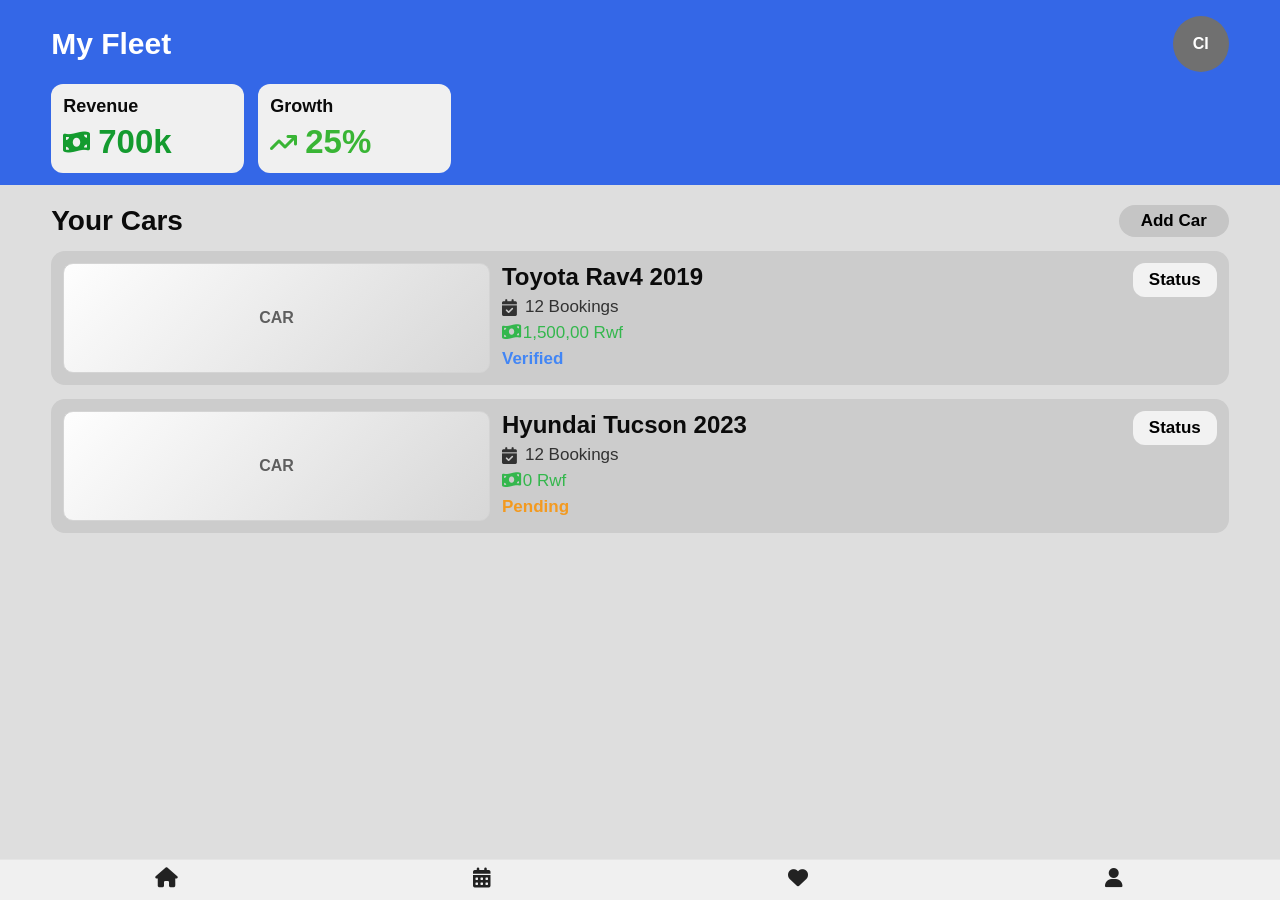
==== owner.html @ 09aedb2d "Build multi-page car rental marketplace UI" ====
<!DOCTYPE html>
<html lang="en">
<head>
  <meta charset="UTF-8" />
  <meta name="viewport" content="width=device-width, initial-scale=1.0" />
  <title>Owner Dashboard</title>
  <link rel="stylesheet" href="styles.css" />
  <link rel="stylesheet" href="https://cdnjs.cloudflare.com/ajax/libs/font-awesome/6.5.2/css/all.min.css" />
</head>
<body class="owner-page">
  <main class="owner-shell">
    <section class="owner-top" aria-label="Owner overview">
      <header class="owner-head">
        <h1>My Fleet</h1>
        <div class="owner-avatar" aria-label="Owner profile">CI</div>
      </header>

      <div class="owner-metrics" aria-label="Fleet metrics">
        <article class="owner-metric-card">
          <p class="owner-metric-title">Revenue</p>
          <p class="owner-metric-value"><i class="fa-solid fa-money-bill-wave" aria-hidden="true"></i> 700k</p>
        </article>
        <article class="owner-metric-card">
          <p class="owner-metric-title">Growth</p>
          <p class="owner-metric-value owner-metric-positive"><i class="fa-solid fa-arrow-trend-up" aria-hidden="true"></i> 25%</p>
        </article>
      </div>
    </section>

    <section class="owner-fleet" aria-label="Your fleet">
      <header class="fleet-head">
        <h2>Your Cars</h2>
        <button type="button">Add Car</button>
      </header>

      <div class="fleet-list">
        <article class="fleet-card">
          <div class="fleet-image" aria-label="Toyota Rav4 image">CAR</div>
          <div class="fleet-info">
            <h3>Toyota Rav4 2019</h3>
            <p class="fleet-meta"><i class="fa-solid fa-calendar-check" aria-hidden="true"></i> 12 Bookings</p>
            <p class="fleet-income fleet-meta"><i class="fa-solid fa-money-bill-wave" aria-hidden="true"></i> 1,500,00 Rwf</p>
            <p class="fleet-status verified">Verified</p>
          </div>
          <div class="fleet-side">
            <button type="button">Status</button>
          </div>
        </article>

        <article class="fleet-card">
          <div class="fleet-image" aria-label="Hyundai Tucson image">CAR</div>
          <div class="fleet-info">
            <h3>Hyundai Tucson 2023</h3>
            <p class="fleet-meta"><i class="fa-solid fa-calendar-check" aria-hidden="true"></i> 12 Bookings</p>
            <p class="fleet-income zero fleet-meta"><i class="fa-solid fa-money-bill-wave" aria-hidden="true"></i> 0 Rwf</p>
            <p class="fleet-status pending">Pending</p>
          </div>
          <div class="fleet-side">
            <button type="button">Status</button>
          </div>
        </article>
      </div>
    </section>

    <nav class="bottom-nav" aria-label="Primary">
      <a href="index.html" aria-label="Home"><i class="fa-solid fa-house" aria-hidden="true"></i></a>
      <a href="#" aria-label="Bookings"><i class="fa-solid fa-calendar-days" aria-hidden="true"></i></a>
      <a href="#" aria-label="Likes"><i class="fa-solid fa-heart" aria-hidden="true"></i></a>
      <a href="#" aria-label="Profile"><i class="fa-solid fa-user" aria-hidden="true"></i></a>
    </nav>
  </main>
</body>
</html>
---- styles.css ----
:root {
  --page-bg: #dddddd;
  --panel-bg: #f5f5f5;
  --card-bg: #cfcfcf;
  --text-dark: #0b0b0b;
  --text-muted: #363636;
  --eyebrow: #b5b5b5;
}

* {
  box-sizing: border-box;
}

body {
  margin: 0;
  min-height: 100dvh;
  background: var(--page-bg);
  color: var(--text-dark);
  font-family: "Segoe UI", Tahoma, Geneva, Verdana, sans-serif;
}

.welcome-page .page-shell {
  max-width: 680px;
  margin: 0 auto;
  min-height: 100dvh;
  display: grid;
  align-content: center;
  padding: 24px;
}


.welcome-page .panel {
  background: transparent;
  padding: 0;
}

.welcome-page h1 {
  margin: 0;
  text-align: center;
  font-size: clamp(34px, 5vw, 60px);
  line-height: 1.12;
  letter-spacing: -0.01em;
  font-weight: 800;
  color: #3467e7;
}

.welcome-page .welcome-brand {
  text-align: center;
}

.welcome-page .welcome-brand p {
  margin: 4px 0 0;
  font-size: clamp(15px, 1.8vw, 18px);
  color: #60758d;
}

.welcome-page .intro {
  text-align: center;
  margin-top: clamp(44px, 5.6vw, 72px);
}

.welcome-page .intro h2 {
  margin: 0;
  font-size: clamp(26px, 3vw, 48px);
  line-height: 1.14;
  font-weight: 700;
}

.welcome-page .intro p {
  margin: 8px 0 0;
  font-size: clamp(16px, 2vw, 22px);
  line-height: 1.18;
  color: #5d7188;
  font-weight: 500;
}

.welcome-page .role-list {
  margin-top: clamp(28px, 4vw, 40px);
  display: grid;
  gap: 14px;
}

.welcome-page .role-card {
  width: 100%;
  border: 2px solid #e2e2e2;
  border-radius: 24px;
  background: #f6f8fb;
  text-align: left;
  padding: clamp(14px, 2vw, 18px);
  cursor: pointer;
  transition: transform 0.15s ease, border-color 0.15s ease, background-color 0.15s ease;
  display: grid;
  grid-template-columns: auto 1fr;
  align-items: center;
  gap: 14px;
}

.welcome-page .role-card:hover,
.welcome-page .role-card:focus-visible {
  transform: translateY(-1px);
  border-color: #bdd0f6;
  background: #f8fbff;
  outline: 0;
}

.welcome-page .role-card.is-selected {
  border-color: #7fa2ec;
  background: #edf3ff;
}

.welcome-page .role-icon {
  width: 58px;
  height: 58px;
  border-radius: 18px;
  background: #dae4f6;
  display: grid;
  place-items: center;
  color: #2e67e7;
}

.welcome-page .role-icon svg {
  width: 28px;
  height: 28px;
  fill: none;
  stroke: currentColor;
  stroke-width: 1.9;
  stroke-linecap: round;
  stroke-linejoin: round;
}

.welcome-page .role-content {
  display: block;
}

.welcome-page .role-title {
  display: block;
  font-size: clamp(20px, 2.4vw, 30px);
  line-height: 1.15;
  font-weight: 700;
  color: #131313;
}

.welcome-page .role-subtitle {
  display: block;
  margin-top: 6px;
  font-size: clamp(15px, 1.8vw, 20px);
  line-height: 1.16;
  color: #5d7188;
}

@media (max-width: 1024px) {
  .welcome-page .page-shell {
    padding: 18px;
  }

  .welcome-page .panel {
    padding: 0;
  }

  .welcome-page .intro {
    margin-top: 34px;
  }

  .welcome-page .role-list {
    margin-top: 24px;
  }
}

@media (max-width: 560px) {
  .welcome-page .role-card {
    border-radius: 18px;
    gap: 10px;
  }

  .welcome-page .role-icon {
    width: 48px;
    height: 48px;
    border-radius: 14px;
  }

  .welcome-page .role-icon svg {
    width: 24px;
    height: 24px;
  }
}

.ride-page {
  background: #dedede;
}

.ride-shell {
  min-height: 100dvh;
  display: grid;
  grid-template-rows: auto 1fr auto;
  padding-bottom: 72px;
}

.ride-search {
  background: #3467e7;
  padding: 16px clamp(14px, 4vw, 56px) 12px;
}

.ride-heading {
  margin: 0 0 14px;
  font-size: clamp(20px, 2.5vw, 28px);
  font-weight: 700;
  text-align: left;
  letter-spacing: 0;
  color: #ffffff;
}

.field {
  display: flex;
  align-items: center;
  gap: 10px;
  background: #f0f0f0;
  padding: 10px 12px;
  position: relative;
  border-radius: 12px;
}

.field + .field {
  margin-top: 10px;
}

.field-icon {
  font-size: 16px;
  color: #313131;
  width: 24px;
  text-align: center;
  flex-shrink: 0;
}

.field input {
  width: 100%;
  border: 0;
  background: transparent;
  color: #222222;
  font-size: clamp(14px, 1.5vw, 19px);
  outline: none;
}

.field input::placeholder {
  color: #606060;
}

.field input[type="date"] {
  cursor: pointer;
  color-scheme: light;
}

.field input[type="date"]::-webkit-calendar-picker-indicator {
  opacity: 0;
  position: absolute;
  width: 100%;
  height: 100%;
  cursor: pointer;
}

.date-grid {
  display: grid;
  grid-template-columns: 1fr 1fr;
  gap: 12px;
  margin-top: 12px;
}

.date-grid .field {
  margin-top: 0;
}

.ride-recommendations {
  background: #dedede;
  padding: 20px clamp(16px, 4vw, 30px) 26px;
}

.recommendations-head {
  display: flex;
  justify-content: space-between;
  align-items: center;
  margin-bottom: 14px;
}

.recommendations-head h2 {
  margin: 0;
  font-size: clamp(18px, 2.2vw, 25px);
  font-weight: 500;
}

.recommendations-head a {
  color: #333333;
  text-decoration: none;
  font-size: clamp(14px, 1.8vw, 22px);
}

.cars-grid {
  display: grid;
  grid-template-columns: repeat(3, minmax(0, 1fr));
  gap: 16px;
}

.car-card {
  background: #cccccc;
  border-radius: 14px;
  padding: 12px;
  display: grid;
  gap: 10px;
}

.car-media {
  min-height: 120px;
  display: grid;
  place-items: center;
  background: linear-gradient(135deg, #fefefe, #d7d7d7);
  color: #5a5a5a;
  font-size: 14px;
  font-weight: 700;
  border: 1px solid #d4d4d4;
  border-radius: 10px;
}

.car-info p {
  margin: 0;
  font-size: clamp(13px, 1.4vw, 17px);
  line-height: 1.35;
  display: flex;
  align-items: center;
  gap: 6px;
}

.car-info-icon {
  color: #555555;
  width: 14px;
  text-align: center;
  flex-shrink: 0;
}

.card-actions {
  display: flex;
  justify-content: space-between;
  align-items: center;
  gap: 8px;
}

.price {
  background: #c5c5c5;
  border-radius: 99px;
  padding: 3px 8px;
  font-size: clamp(12px, 1.25vw, 15px);
  font-weight: 700;
  color: #34b74d;
  display: inline-flex;
  align-items: center;
  gap: 6px;
}

.card-actions button {
  border: 0;
  background: #f2f2f2;
  border-radius: 12px;
  padding: 4px 12px;
  font-size: clamp(12px, 1.25vw, 15px);
  font-weight: 700;
  cursor: pointer;
}

.ride-page .bottom-nav {
  background: #f0f0f0;
  border-top: 1px solid #e5e5e5;
  padding: 8px 12px 12px;
}

.bottom-nav {
  border-top: 1px solid #e5e5e5;
  background: #f0f0f0;
  display: grid;
  grid-template-columns: repeat(4, 1fr);
  padding: 10px 10px 12px;
  gap: 8px;
  position: fixed;
  left: 0;
  right: 0;
  bottom: 0;
  z-index: 1000;
}

.bottom-nav a {
  display: grid;
  place-items: center;
  text-align: center;
  text-decoration: none;
  color: #222222;
  font-size: clamp(12px, 1.4vw, 16px);
  font-weight: 600;
}

.bottom-nav a i {
  font-size: clamp(15px, 1.8vw, 20px);
}

.bottom-nav a.active {
  font-weight: 800;
}

@media (max-width: 900px) {
  .cars-grid {
    grid-template-columns: 1fr;
  }

  .car-media {
    min-height: 150px;
  }
}

@media (max-width: 560px) {
  .date-grid {
    grid-template-columns: 1fr;
  }
}

.owner-page,
.driver-page {
  background: #dedede;
}

.owner-shell,
.driver-shell {
  min-height: 100dvh;
  display: grid;
  grid-template-rows: auto auto 1fr auto;
}

.owner-header,
.driver-header {
  background: #ececec;
  padding: 22px clamp(16px, 4vw, 38px);
}

.owner-heading,
.driver-heading {
  margin: 0;
  font-size: clamp(23px, 3vw, 36px);
  font-weight: 800;
  text-align: left;
  letter-spacing: 0;
}

.owner-header p,
.driver-header p {
  margin: 6px 0 0;
  font-size: clamp(14px, 1.8vw, 20px);
  color: #555555;
}

.owner-stats,
.driver-kpis {
  display: grid;
  grid-template-columns: repeat(3, minmax(0, 1fr));
  gap: 12px;
  padding: 14px clamp(16px, 4vw, 30px) 0;
  background: #ececec;
}

.stat-card,
.kpi-card {
  background: #d7d7d7;
  padding: 12px;
}

.stat-card h2,
.kpi-card h2 {
  margin: 0;
  font-size: clamp(13px, 1.4vw, 16px);
  font-weight: 600;
}

.stat-card p,
.kpi-card p {
  margin: 8px 0 0;
  font-size: clamp(18px, 2.4vw, 30px);
  font-weight: 800;
}

.owner-content,
.driver-main {
  padding: 20px clamp(16px, 4vw, 30px) 26px;
  background: #bcbcbc;
  display: grid;
  gap: 14px;
  align-content: start;
}

.panel-card {
  background: #ededed;
  padding: 14px;
}

.panel-card h2 {
  margin: 0 0 10px;
  font-size: clamp(16px, 2vw, 24px);
}

.owner-list {
  margin: 0;
  padding-left: 18px;
  display: grid;
  gap: 8px;
}

.owner-list li {
  font-size: clamp(13px, 1.6vw, 18px);
}

.action-grid {
  display: grid;
  grid-template-columns: repeat(2, minmax(0, 1fr));
  gap: 10px;
}

.action-grid button {
  border: 0;
  background: #d5d5d5;
  padding: 10px 8px;
  font-size: clamp(12px, 1.4vw, 16px);
  font-weight: 700;
  cursor: pointer;
}

@media (max-width: 700px) {
  .owner-stats,
  .driver-kpis,
  .action-grid {
    grid-template-columns: 1fr;
  }
}

.driver-page {
  background: #dedede;
}

.driver-page .driver-shell {
  min-height: 100dvh;
  grid-template-rows: auto 1fr auto;
  padding-bottom: 72px;
}

.driver-top {
  background: #3467e7;
  padding: 16px clamp(14px, 4vw, 56px) 12px;
}

.driver-welcome {
  display: flex;
  justify-content: space-between;
  align-items: center;
}

.driver-welcome h1 {
  margin: 0;
  text-align: left;
  font-size: clamp(22px, 2.6vw, 30px);
  font-weight: 800;
  letter-spacing: 0;
  color: #ffffff;
}

.driver-welcome p {
  margin: 2px 0 0;
  font-size: clamp(14px, 1.7vw, 19px);
  color: #e8efff;
}

.driver-avatar {
  width: 56px;
  height: 56px;
  border-radius: 50%;
  background: #6c6c6c;
  color: #ffffff;
  display: grid;
  place-items: center;
  font-weight: 700;
}

.driver-metrics {
  margin-top: 10px;
  display: grid;
  grid-template-columns: repeat(3, minmax(0, 1fr));
  gap: 12px;
  padding: 0 clamp(0px, 3vw, 90px);
}

.driver-metric-card {
  background: #f0f0f0;
  border-radius: 10px;
  padding: 10px 8px;
  text-align: center;
}

.metric-icon {
  display: inline-block;
  min-width: 20px;
  font-size: 11px;
  font-weight: 700;
  color: #333333;
}

.metric-value {
  margin: 3px 0 0;
  font-size: clamp(14px, 1.8vw, 20px);
  font-weight: 700;
  display: inline-flex;
  align-items: center;
  gap: 7px;
}

.metric-value i {
  font-size: clamp(14px, 1.8vw, 19px);
}

.metric-label {
  margin: 1px 0 0;
  color: #505050;
  font-size: clamp(11px, 1.3vw, 16px);
}

.driver-requests {
  background: #dedede;
  padding: 24px clamp(12px, 4vw, 80px);
}

.requests-head {
  display: flex;
  justify-content: space-between;
  align-items: center;
  margin-bottom: 12px;
  padding: 0 4px;
}

.requests-head h2 {
  margin: 0;
  font-size: clamp(20px, 2.3vw, 28px);
  font-weight: 700;
}

.requests-head span {
  background: #cfcfcf;
  padding: 4px 18px;
  border-radius: 99px;
  font-size: clamp(13px, 1.4vw, 17px);
  font-weight: 700;
}

.request-list {
  display: grid;
  gap: 18px;
}

.request-card {
  background: #cccccc;
  border-radius: 14px;
  padding: 14px;
  display: grid;
  gap: 8px;
  grid-template-columns: 1.1fr 1.6fr auto;
  max-width: 780px;
}

.request-meta h3 {
  margin: 0;
  font-size: clamp(18px, 1.9vw, 24px);
}

.request-meta p {
  margin: 6px 0 0;
  font-size: clamp(13px, 1.4vw, 17px);
  color: #303030;
}

.request-detail {
  display: flex;
  align-items: center;
  gap: 8px;
  margin-top: 6px;
}

.request-detail i {
  width: 16px;
  flex-shrink: 0;
  text-align: center;
}

.request-car {
  color: #565656;
}

.request-image {
  min-height: 160px;
  background: linear-gradient(135deg, #fefefe, #d8d8d8);
  border: 1px solid #d4d4d4;
  display: grid;
  place-items: center;
  color: #666666;
  font-weight: 700;
}

.request-side {
  display: flex;
  justify-content: flex-end;
}

.status-pill {
  border: 0;
  background: #f2f2f2;
  border-radius: 12px;
  padding: 8px 16px;
  font-size: clamp(13px, 1.4vw, 17px);
  font-weight: 700;
}

.request-actions {
  grid-column: 1 / -1;
  display: flex;
  justify-content: center;
  gap: clamp(18px, 6vw, 100px);
}

.request-actions button {
  border: 0;
  border-radius: 10px;
  padding: 10px clamp(26px, 4vw, 46px);
  font-size: clamp(14px, 1.6vw, 20px);
  font-weight: 700;
  cursor: pointer;
}

.request-actions .decline {
  background: #e0e0e0;
  color: #333333;
  transition: background 0.18s ease, color 0.18s ease;
}

.request-actions .decline:hover {
  background: #ff6666;
  color: #ffffff;
}

.request-actions .accept {
  background: #e0e0e0;
  color: #333333;
  transition: background 0.18s ease, color 0.18s ease;
}

.request-actions .accept:hover {
  background: #15c80f;
  color: #ffffff;
}

.driver-page .bottom-nav {
  background: #f0f0f0;
  border-top: 1px solid #e5e5e5;
  padding: 8px 12px 12px;
}

.driver-page .bottom-nav a {
  font-size: clamp(13px, 1.6vw, 18px);
  font-weight: 700;
}

@media (max-width: 900px) {
  .driver-metrics {
    padding: 0;
  }

  .request-card {
    grid-template-columns: 1fr;
  }

  .request-side {
    justify-content: flex-start;
  }

  .request-image {
    min-height: 130px;
  }
}

.owner-page {
  background: #dedede;
}

.owner-page .owner-shell {
  min-height: 100dvh;
  grid-template-rows: auto 1fr auto;
  padding-bottom: 72px;
}

.owner-top {
  background: #3467e7;
  padding: 16px clamp(14px, 4vw, 56px) 12px;
}

.owner-head {
  display: flex;
  justify-content: space-between;
  align-items: center;
}

.owner-head h1 {
  margin: 0;
  text-align: left;
  font-size: clamp(22px, 2.7vw, 30px);
  font-weight: 800;
  letter-spacing: 0;
  color: #ffffff;
}

.owner-avatar {
  width: 56px;
  height: 56px;
  border-radius: 50%;
  background: #707070;
  color: #ffffff;
  display: grid;
  place-items: center;
  font-weight: 700;
}

.owner-metrics {
  margin-top: 12px;
  display: grid;
  grid-template-columns: repeat(2, minmax(0, 1fr));
  gap: 14px;
  max-width: 400px;
}

.owner-metric-card {
  background: #f0f0f0;
  border-radius: 12px;
  padding: 12px;
}

.owner-metric-title {
  margin: 0;
  font-size: clamp(14px, 1.6vw, 18px);
  font-weight: 700;
}

.owner-metric-value {
  margin: 6px 0 0;
  font-size: clamp(24px, 3vw, 33px);
  font-weight: 800;
  color: #149b2f;
  display: inline-flex;
  align-items: center;
  gap: 8px;
}

.owner-metric-value i {
  font-size: clamp(18px, 2.2vw, 24px);
}

.owner-metric-positive {
  color: #39b535;
}

.owner-fleet {
  background: #dedede;
  padding: 20px clamp(12px, 4vw, 80px);
}

.fleet-head {
  display: flex;
  justify-content: space-between;
  align-items: center;
  margin-bottom: 14px;
}

.fleet-head h2 {
  margin: 0;
  font-size: clamp(20px, 2.3vw, 28px);
  font-weight: 700;
}

.fleet-head button {
  border: 0;
  background: #c5c5c5;
  border-radius: 99px;
  padding: 6px 22px;
  font-size: clamp(13px, 1.4vw, 17px);
  font-weight: 700;
}

.fleet-list {
  display: grid;
  gap: 14px;
}

.fleet-card {
  background: #cccccc;
  border-radius: 14px;
  padding: 12px;
  display: grid;
  grid-template-columns: 1fr 1.45fr auto;
  gap: 12px;
}

.fleet-image {
  min-height: 110px;
  background: linear-gradient(135deg, #fefefe, #d7d7d7);
  border: 1px solid #d4d4d4;
  border-radius: 10px;
  display: grid;
  place-items: center;
  color: #5f5f5f;
  font-weight: 700;
}

.fleet-info h3 {
  margin: 0;
  font-size: clamp(19px, 2vw, 24px);
}

.fleet-info p {
  margin: 6px 0 0;
  font-size: clamp(13px, 1.5vw, 17px);
  color: #323232;
}

.fleet-meta {
  display: flex;
  align-items: center;
  gap: 7px;
}

.fleet-meta i {
  width: 16px;
  text-align: center;
}

.fleet-info .fleet-income {
  display: block;
  color: #34b74d;
}

.fleet-info .fleet-income.zero {
  color: #34b74d;
}

.fleet-status {
  font-weight: 600;
}

.fleet-status.verified {
  color: #4286f5;
}

.fleet-status.pending {
  color: #f39a20;
}

.fleet-side {
  display: flex;
  justify-content: flex-end;
}

.fleet-side button {
  border: 0;
  background: #f2f2f2;
  border-radius: 12px;
  padding: 7px 16px;
  height: fit-content;
  font-size: clamp(13px, 1.4vw, 17px);
  font-weight: 700;
}

.owner-page .bottom-nav {
  background: #f0f0f0;
  border-top: 1px solid #e5e5e5;
  padding: 8px 12px 12px;
}

.owner-page .bottom-nav a {
  font-size: clamp(13px, 1.6vw, 18px);
  font-weight: 700;
}

@media (max-width: 900px) {
  .fleet-card {
    grid-template-columns: 1fr;
  }

  .fleet-image {
    min-height: 130px;
  }

  .fleet-side {
    justify-content: flex-start;
  }
}

@media (max-width: 560px) {
  .owner-metrics {
    max-width: none;
    grid-template-columns: 1fr;
  }
}
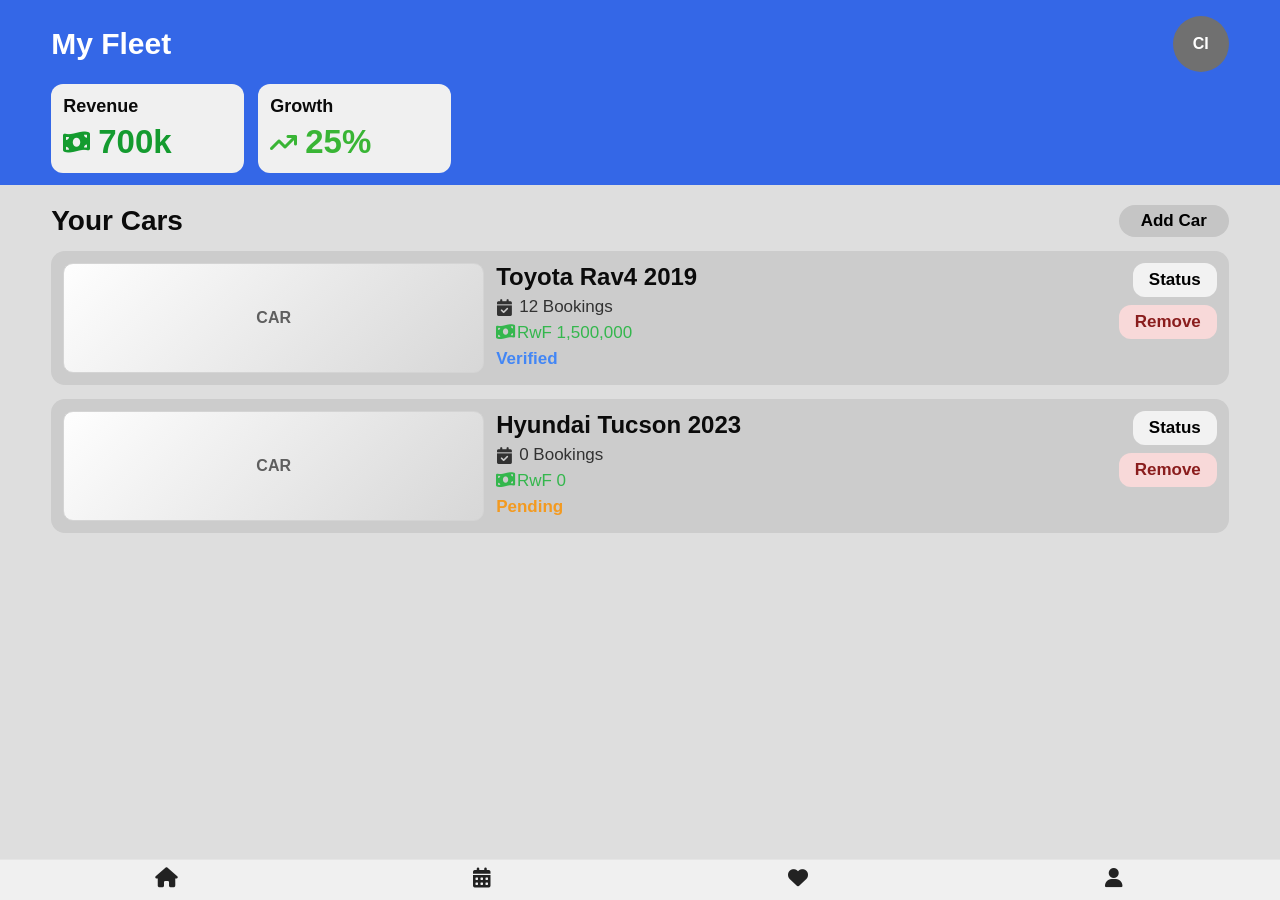
==== commit 11269893: "Add owner fleet management and car modal" ====
--- a/owner.html
+++ b/owner.html
@@ -30,37 +30,63 @@
     <section class="owner-fleet" aria-label="Your fleet">
       <header class="fleet-head">
         <h2>Your Cars</h2>
-        <button type="button">Add Car</button>
+        <button id="add-car-trigger" type="button">Add Car</button>
       </header>
 
-      <div class="fleet-list">
-        <article class="fleet-card">
-          <div class="fleet-image" aria-label="Toyota Rav4 image">CAR</div>
-          <div class="fleet-info">
-            <h3>Toyota Rav4 2019</h3>
-            <p class="fleet-meta"><i class="fa-solid fa-calendar-check" aria-hidden="true"></i> 12 Bookings</p>
-            <p class="fleet-income fleet-meta"><i class="fa-solid fa-money-bill-wave" aria-hidden="true"></i> 1,500,00 Rwf</p>
-            <p class="fleet-status verified">Verified</p>
+      <div class="fleet-list" aria-live="polite"></div>
+    </section>
+
+    <div id="car-modal" class="car-modal" hidden>
+      <div class="car-modal-dialog" role="dialog" aria-modal="true" aria-labelledby="car-modal-title">
+        <div class="car-modal-header">
+          <h3 id="car-modal-title">Add a car</h3>
+          <button type="button" class="modal-close" aria-label="Close add car form">×</button>
+        </div>
+
+        <form id="owner-car-form" class="owner-car-form">
+          <div class="upload-box">
+            <label for="car-image">Main picture (front view)</label>
+            <input id="car-image" name="image" type="file" accept="image/*" />
+            <img id="car-image-preview" class="image-preview" alt="Selected car preview" />
           </div>
-          <div class="fleet-side">
-            <button type="button">Status</button>
+
+          <div class="form-grid">
+            <div class="input-group">
+              <label for="car-brand">Brand</label>
+              <input id="car-brand" name="brand" type="text" placeholder="Toyota" required />
+            </div>
+
+            <div class="input-group">
+              <label for="car-model">Model</label>
+              <input id="car-model" name="model" type="text" placeholder="Rav4" required />
+            </div>
+
+            <div class="input-group">
+              <label for="car-year">Year</label>
+              <input id="car-year" name="year" type="number" min="2000" max="2035" placeholder="2024" required />
+            </div>
+
+            <div class="input-group">
+              <label for="car-price">Price per day</label>
+              <input id="car-price" name="price" type="number" min="0" step="1000" placeholder="80000" required />
+            </div>
+
+            <div class="input-group input-group-full">
+              <label for="car-status">Status</label>
+              <select id="car-status" name="status">
+                <option value="Verified">Verified</option>
+                <option value="Pending">Pending</option>
+              </select>
+            </div>
           </div>
-        </article>
 
-        <article class="fleet-card">
-          <div class="fleet-image" aria-label="Hyundai Tucson image">CAR</div>
-          <div class="fleet-info">
-            <h3>Hyundai Tucson 2023</h3>
-            <p class="fleet-meta"><i class="fa-solid fa-calendar-check" aria-hidden="true"></i> 12 Bookings</p>
-            <p class="fleet-income zero fleet-meta"><i class="fa-solid fa-money-bill-wave" aria-hidden="true"></i> 0 Rwf</p>
-            <p class="fleet-status pending">Pending</p>
+          <div class="modal-actions">
+            <button type="button" class="secondary-btn modal-cancel">Cancel</button>
+            <button type="submit" class="submit-car">Save Car</button>
           </div>
-          <div class="fleet-side">
-            <button type="button">Status</button>
-          </div>
-        </article>
+        </form>
       </div>
-    </section>
+    </div>
 
     <nav class="bottom-nav" aria-label="Primary">
       <a href="index.html" aria-label="Home"><i class="fa-solid fa-house" aria-hidden="true"></i></a>
@@ -69,5 +95,7 @@
       <a href="#" aria-label="Profile"><i class="fa-solid fa-user" aria-hidden="true"></i></a>
     </nav>
   </main>
+
+  <script src="script.js"></script>
 </body>
 </html>
--- a/styles.css
+++ b/styles.css
@@ -887,6 +887,150 @@
   padding: 6px 22px;
   font-size: clamp(13px, 1.4vw, 17px);
   font-weight: 700;
+  cursor: pointer;
+}
+
+.car-modal {
+  position: fixed;
+  inset: 0;
+  display: grid;
+  place-items: center;
+  background: rgba(17, 17, 17, 0.45);
+  z-index: 2000;
+  padding: 20px;
+}
+
+.car-modal[hidden] {
+  display: none;
+}
+
+.car-modal-dialog {
+  width: min(560px, 100%);
+  background: #f7f7f7;
+  border-radius: 20px;
+  box-shadow: 0 24px 50px rgba(0, 0, 0, 0.15);
+  padding: 20px;
+}
+
+.car-modal-header {
+  display: flex;
+  justify-content: space-between;
+  align-items: center;
+  margin-bottom: 16px;
+}
+
+.car-modal-header h3 {
+  margin: 0;
+  font-size: clamp(22px, 3vw, 28px);
+}
+
+.modal-close {
+  width: 36px;
+  height: 36px;
+  border: 0;
+  border-radius: 50%;
+  background: #e9e9e9;
+  font-size: 28px;
+  line-height: 1;
+  cursor: pointer;
+}
+
+.owner-car-form {
+  display: grid;
+  gap: 14px;
+}
+
+.upload-box {
+  display: grid;
+  gap: 8px;
+}
+
+.upload-box label {
+  color: #222222;
+  font-weight: 700;
+  font-size: clamp(13px, 1.6vw, 15px);
+}
+
+.upload-box input[type="file"] {
+  border: 1px dashed #9aa7b5;
+  border-radius: 12px;
+  background: #edf1f8;
+  padding: 12px;
+}
+
+.image-preview {
+  display: none;
+  width: 100%;
+  max-height: 220px;
+  object-fit: cover;
+  border-radius: 14px;
+  border: 1px solid #d7d7d7;
+  background: #e8e8e8;
+}
+
+.form-grid {
+  display: grid;
+  grid-template-columns: repeat(2, minmax(0, 1fr));
+  gap: 12px;
+}
+
+.input-group {
+  display: grid;
+  gap: 6px;
+}
+
+.input-group-full {
+  grid-column: 1 / -1;
+}
+
+.input-group label {
+  color: #222222;
+  font-size: clamp(12px, 1.4vw, 15px);
+  font-weight: 700;
+}
+
+.input-group input,
+.input-group select {
+  width: 100%;
+  border: 1px solid #d3d3d3;
+  border-radius: 10px;
+  padding: 10px 12px;
+  font: inherit;
+  background: #ffffff;
+  color: #1a1a1a;
+}
+
+.input-group input:focus,
+.input-group select:focus {
+  outline: 2px solid rgba(52, 103, 231, 0.2);
+  border-color: #3467e7;
+}
+
+.modal-actions {
+  display: flex;
+  justify-content: flex-end;
+  gap: 12px;
+  margin-top: 4px;
+}
+
+.secondary-btn,
+.submit-car {
+  border: 0;
+  border-radius: 10px;
+  padding: 11px 16px;
+  font-size: clamp(13px, 1.5vw, 16px);
+  font-weight: 700;
+  cursor: pointer;
+}
+
+.secondary-btn {
+  background: #e6e6e6;
+  color: #1d1d1d;
+}
+
+.submit-car {
+  background: #3467e7;
+  color: #ffffff;
 }
 
 .fleet-list {
@@ -894,13 +1038,13 @@
   gap: 14px;
 }
 
-.fleet-card {
-  background: #cccccc;
-  border-radius: 14px;
-  padding: 12px;
-  display: grid;
-  grid-template-columns: 1fr 1.45fr auto;
-  gap: 12px;
+.owner-empty {
+  margin: 0;
+  background: rgba(255, 255, 255, 0.14);
+  border-radius: 12px;
+  padding: 18px 16px;
+  color: #303030;
+  font-size: clamp(13px, 1.5vw, 16px);
 }
 
 .fleet-image {
@@ -912,6 +1056,31 @@
   place-items: center;
   color: #5f5f5f;
   font-weight: 700;
+  background-repeat: no-repeat;
+}
+
+body.modal-open {
+  overflow: hidden;
+}
+
+.fleet-card {
+  background: #cccccc;
+  border-radius: 14px;
+  padding: 12px;
+  display: grid;
+  grid-template-columns: 1fr 1.45fr auto;
+  gap: 12px;
+}
+
+.fleet-image {
+  min-height: 110px;
+  background: linear-gradient(135deg, #fefefe, #d7d7d7);
+  border: 1px solid #d4d4d4;
+  border-radius: 10px;
+  display: grid;
+  place-items: center;
+  color: #5f5f5f;
+  font-weight: 700;
 }
 
 .fleet-info h3 {
@@ -959,7 +1128,9 @@
 
 .fleet-side {
   display: flex;
-  justify-content: flex-end;
+  flex-direction: column;
+  align-items: flex-end;
+  gap: 8px;
 }
 
 .fleet-side button {
@@ -970,6 +1141,12 @@
   height: fit-content;
   font-size: clamp(13px, 1.4vw, 17px);
   font-weight: 700;
+  cursor: pointer;
+}
+
+.fleet-remove-toggle {
+  background: #f8d9d9 !important;
+  color: #8a1d1d;
 }
 
 .owner-page .bottom-nav {
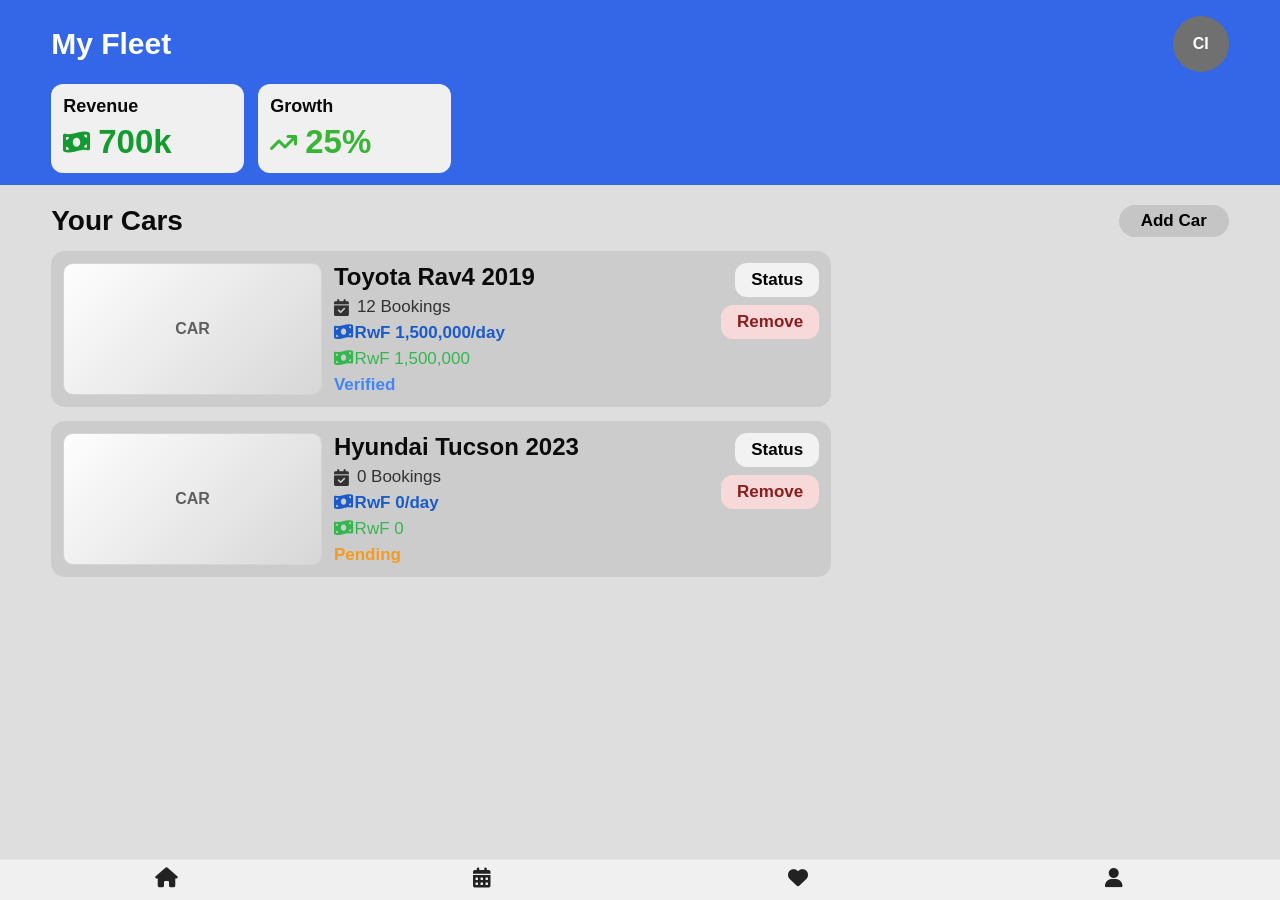
==== commit d981bba1: "Refine fleet image preview and compact card layout" ====
--- a/owner.html
+++ b/owner.html
@@ -35,6 +35,13 @@
 
       <div class="fleet-list" aria-live="polite"></div>
     </section>
+
+    <div id="image-view-modal" class="car-modal" hidden>
+      <div class="image-view-dialog" role="dialog" aria-modal="true" aria-label="Car preview">
+        <button type="button" class="modal-close image-close" aria-label="Close image preview">×</button>
+        <img src="" alt="Selected car preview" />
+      </div>
+    </div>
 
     <div id="car-modal" class="car-modal" hidden>
       <div class="car-modal-dialog" role="dialog" aria-modal="true" aria-labelledby="car-modal-title">
--- a/styles.css
+++ b/styles.css
@@ -1047,22 +1047,6 @@
   font-size: clamp(13px, 1.5vw, 16px);
 }
 
-.fleet-image {
-  min-height: 110px;
-  background: linear-gradient(135deg, #fefefe, #d7d7d7);
-  border: 1px solid #d4d4d4;
-  border-radius: 10px;
-  display: grid;
-  place-items: center;
-  color: #5f5f5f;
-  font-weight: 700;
-  background-repeat: no-repeat;
-}
-
-body.modal-open {
-  overflow: hidden;
-}
-
 .fleet-card {
   background: #cccccc;
   border-radius: 14px;
@@ -1070,10 +1054,12 @@
   display: grid;
   grid-template-columns: 1fr 1.45fr auto;
   gap: 12px;
+  max-width: 780px;
 }
 
 .fleet-image {
   min-height: 110px;
+  max-height: 142px;
   background: linear-gradient(135deg, #fefefe, #d7d7d7);
   border: 1px solid #d4d4d4;
   border-radius: 10px;
@@ -1081,6 +1067,54 @@
   place-items: center;
   color: #5f5f5f;
   font-weight: 700;
+  overflow: hidden;
+}
+
+.fleet-image-has-photo {
+  background: #ededed;
+}
+
+.fleet-photo {
+  width: 100%;
+  height: 100%;
+  object-fit: cover;
+  display: block;
+  cursor: pointer;
+  transition: transform 0.18s ease;
+}
+
+.fleet-photo:hover {
+  transform: scale(1.03);
+}
+
+.image-view-dialog {
+  position: relative;
+  width: min(760px, 92vw);
+  max-height: 82vh;
+  background: #ffffff;
+  border-radius: 18px;
+  padding: 16px;
+  box-shadow: 0 24px 50px rgba(0, 0, 0, 0.2);
+}
+
+.image-view-dialog img {
+  display: block;
+  width: 100%;
+  max-height: 72vh;
+  object-fit: contain;
+  border-radius: 10px;
+  background: #f3f3f3;
+}
+
+.image-close {
+  position: absolute;
+  top: 10px;
+  right: 10px;
+  z-index: 2;
+}
+
+body.modal-open {
+  overflow: hidden;
 }
 
 .fleet-info h3 {
@@ -1103,6 +1137,12 @@
 .fleet-meta i {
   width: 16px;
   text-align: center;
+}
+
+.fleet-info .fleet-price {
+  display: block;
+  color: #1a5bc8;
+  font-weight: 700;
 }
 
 .fleet-info .fleet-income {
